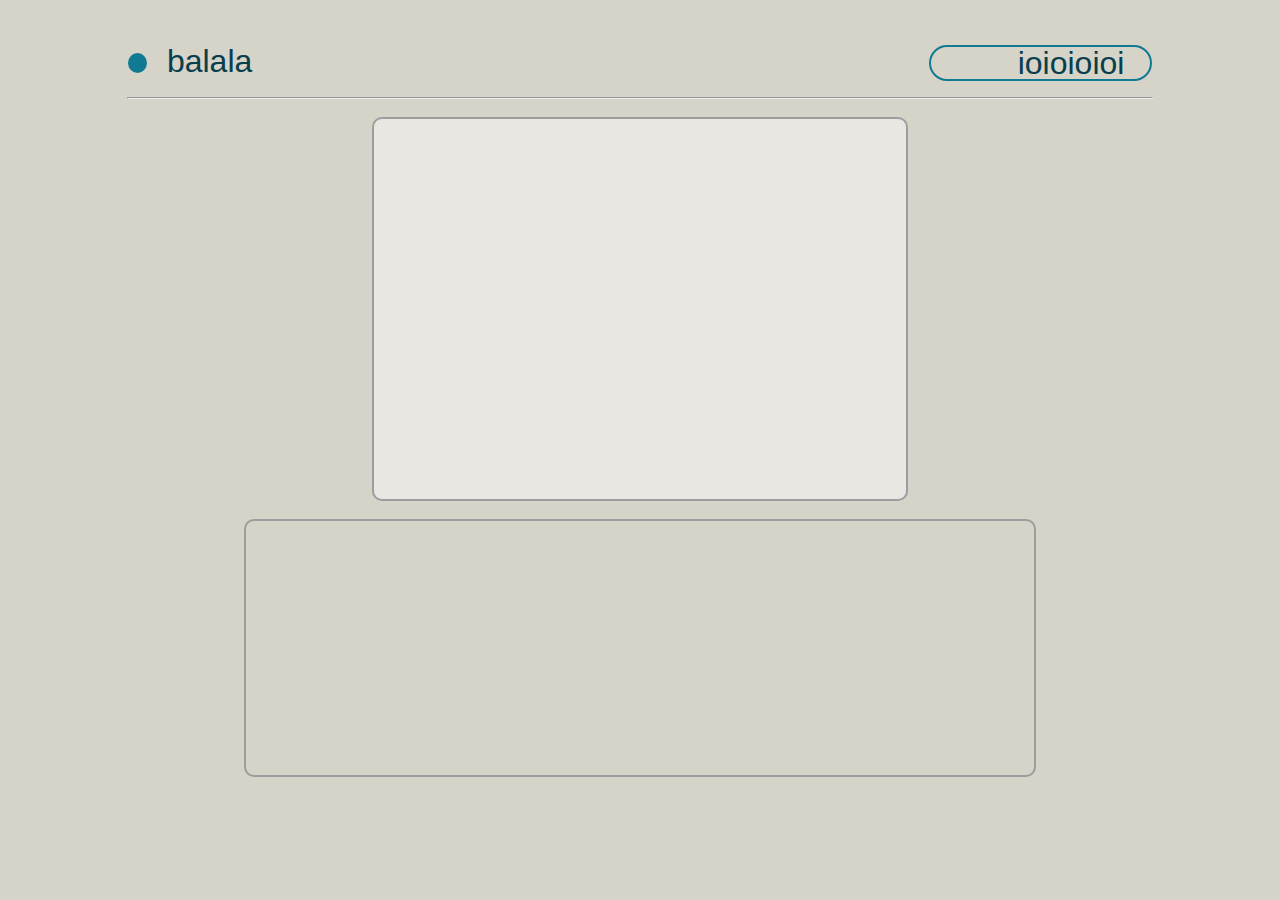
==== 0.html @ b4671798 "variants" ====
<!DOCTYPE html>
<html lang="en">

<head>
  <meta charset="utf-8">
  <meta name="viewport" content="width=device-width, initial-scale=1">
  <title>HTML5 Boilerplate</title>
  <link rel="stylesheet" href="data/reset.css">
  <link rel="stylesheet" href="data/styles.css">
</head>

<body>
  <div id="wrapper">
    <header>
      <div id="top">
        <nav id="top-nav">
          <a href="index.html" id="dot"></a>
          <p>balala</p>
          <p id="space"></p>
          <p id="textbox">ioioioioi</p>
        </nav>
        <hr>
        <div>
    </header>
    <main>
    <article>
      <img src="https://cdn.discordapp.com/attachments/594581200249684084/1178652732232564756/illust1.png" alt="">
    </article>
    <div id="boxes">
      <nav>
        <p id="texto"></p>
      </nav>
    </div>
    </main>
    <footer>
      <div id="waves"></div>
    </footer>
  </div>
</body>
<script src="data/app.js"></script>
<script>function pathA(){
  var v = 1;
  localStorage.setItem("v", v);
}
  </script>

</html>
---- data/styles.css ----
@font-face {
  font-family: titlefont;
  src: url('Womby-Regular.ttf');
}
:root {
  font-family: sans-serif;
  color: #093e4c;
  --col1: #117a93;
  --col2: #beee62;
  --col3: #f7743b;
  --bg: #d2ceb7;
}

body {
  font-size:200%;
  display: block;
  position: relative;
  background-color: var(--bg);
  background-color: #d6d3c9;
  background-image: url("https://cdn.discordapp.com/attachments/594581200249684084/1178651731958169620/bg.png");
  background-size:cover;
  background-position: center bottom;
  background-repeat: no-repeat;
  width: 100%;
  height: 100vh;
  margin: 0 auto;
  text-align: center;
}
#wrapper {
  width: 100%;
}/*
header {
  height: 50vh;
}*/

main {
  width: 100%;
  justify-content: center;
  margin: 0 auto;
}

article {
  min-width: 10%;
  max-width: 40%;
  height: 40vh;
  margin: 2vh auto;
  border-radius: 10px;
  border: 2px solid #9d9d9d;
  background-color: #ffffff75;
  min-height: 25px;
  padding: 10px;
  line-height: 100%;
}
img {
  height: 100%;
  width: auto;
}

h2 {
  position:relative;
  margin: 0 auto;
  width: 60%;
  text-align: center;
  line-height: 60%;
  font-size: 150%;
}
br {
  line-height: 100%;
}
strong {
  border: 1px #9d9d9d solid;
  border-radius: 10%;
  padding-left: 1%;
  padding-right: 1%;
}
#boxes {
  padding: 5% 0;
  margin: 0 auto;
  height: 26vh;
  width:60%;
  border-radius: 10px;
  border: 2px solid #9d9d9d;
  background-color: #ffffff00;
  padding: 10px;
} 

nav {
  box-sizing: border-box;
  display: flex;
  padding: auto;
  padding-left: 0;
  justify-content: space-evenly;
}

a, a:visited {
  text-decoration: none;
  text-decoration-color: #000;
  /*font-variant: small-caps;
  vertical-align: middle;*/
  display: inline-block;
  margin: auto;
  /*font-size: 200%;*/
}
.a {
  font-size: 100%;
  color: var(--col1);
  /* border: 2px solid var(--col1); */
}
.b {
  font-size: 100%;
  color: var(--col2);
  /* border: 2px solid var(--col2); */
}
.c {
  font-size: 100%;
  color: var(--col3);
  /* border: 2px solid var(--col3); */
}

#big {
  border-radius: 5vh;
  padding-left: 10px;
  padding-right: 10px;
}
#big:hover {
  border-radius: 10px;
  transition: 0.3s;
}
button, a {
  cursor: pointer;
  line-height: 25px;
  /* width:150px;
  height: 50px; */
  transition: 0.3s;
  padding: 0;
  background: transparent;
  border: none;
}
#selected {
  padding-left: 25px;
  width: 50%;
  margin: 0 auto;
}
#small {
  background-color: #d6d3c9;
  border: none;
  border-radius: 0px;
  height: 12px;
  margin-top: vh;
  line-height: 13px;
  font-size: 50%;
  align-content: start;
}
#progress-bar {
  color: #d6d3c9;
  background-color: #117a93;
  width: 10%;
  margin-left: 0;
}
#top {
  padding-top: 5vh;
}
#top-nav {
  justify-content: unset;
  width: 80%;
  margin: 0 auto;
}
hr {
  width: 80%;
}
 #dot {
  width: 20px;
  height:20px;
  background-color: #117a93;
  border-radius: 50%;
  border: none;
  margin-left: 0;
  margin-right: 20px;
 }
 #space {
  width: 70%;
 }
 #textbox {
  width: 20%;
  text-align: right;
  margin-left: 0;
  border: 2px #117a93 solid;
  border-radius: 20px;
  padding-right: 2vw;
 }

 h1 {
  position:relative;
  margin: 0 auto;
  width: 60%;
  text-align: center;
  padding-top: 10vh;
  padding-bottom: 10vh;
  font-size: 200%;
  font-style: bold;
  font-family: titlefont;
}
#start {
  width: 20vw;
  height: 10vh;
  line-height: 10vh;
  border-radius: 5vh;
}

footer {
  position: absolute;
  height: 100px;
  width: 100%;
  background-image: url("https://cdn.discordapp.com/attachments/594581200249684084/1176118038270050374/wave.png");
  background-repeat: repeat-x;
  margin-bottom: 0;
  bottom: 0;
}
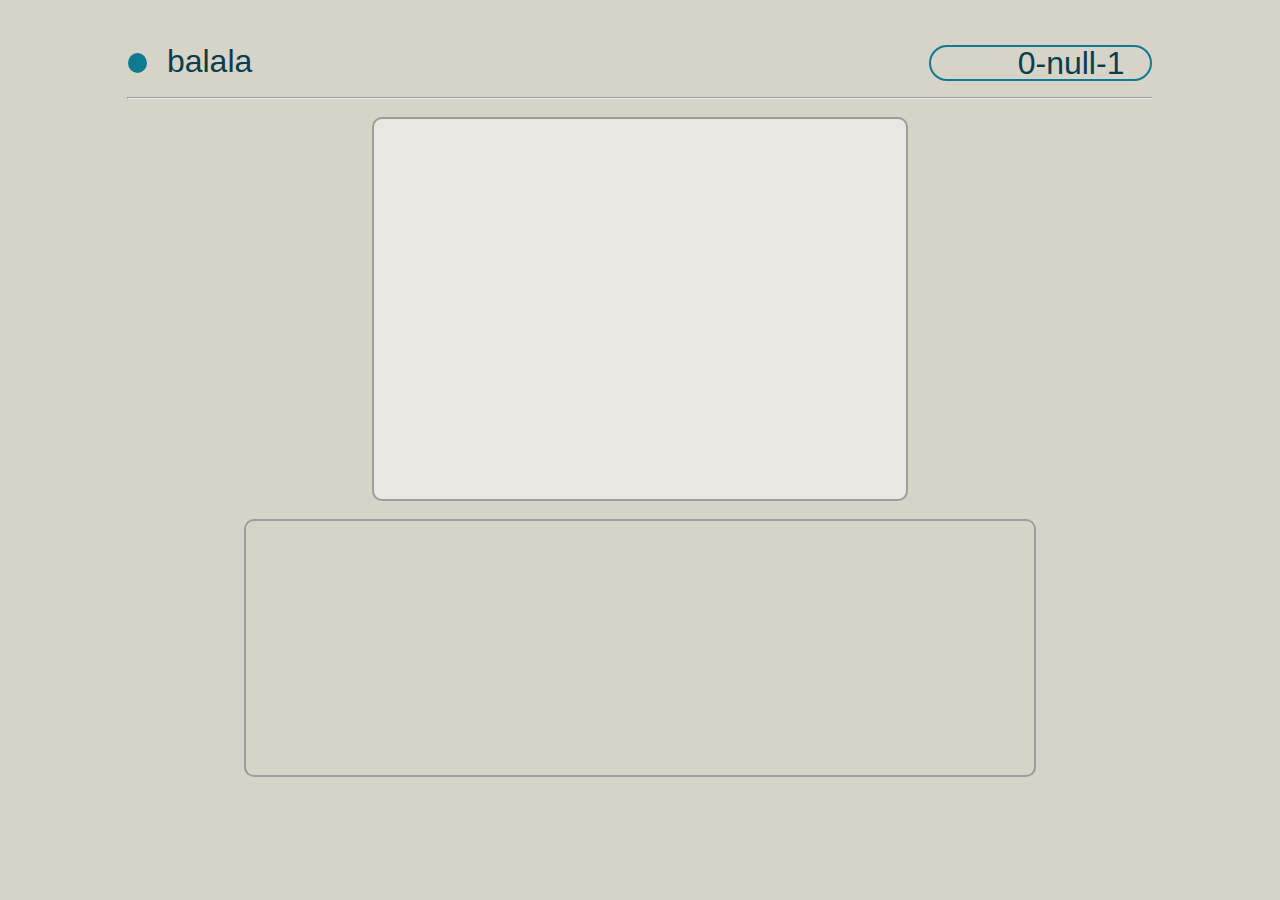
==== commit 9e43fc24: "added a lot of text" ====
--- a/0.html
+++ b/0.html
@@ -8,7 +8,6 @@
   <link rel="stylesheet" href="data/reset.css">
   <link rel="stylesheet" href="data/styles.css">
 </head>
-
 <body>
   <div id="wrapper">
     <header>
@@ -17,7 +16,7 @@
           <a href="index.html" id="dot"></a>
           <p>balala</p>
           <p id="space"></p>
-          <p id="textbox">ioioioioi</p>
+          <p id="textbox"></p>
         </nav>
         <hr>
         <div>
@@ -38,10 +37,5 @@
   </div>
 </body>
 <script src="data/app.js"></script>
-<script>function pathA(){
-  var v = 1;
-  localStorage.setItem("v", v);
-}
-  </script>
-
+<script src="data/buttons.js"></script>
 </html>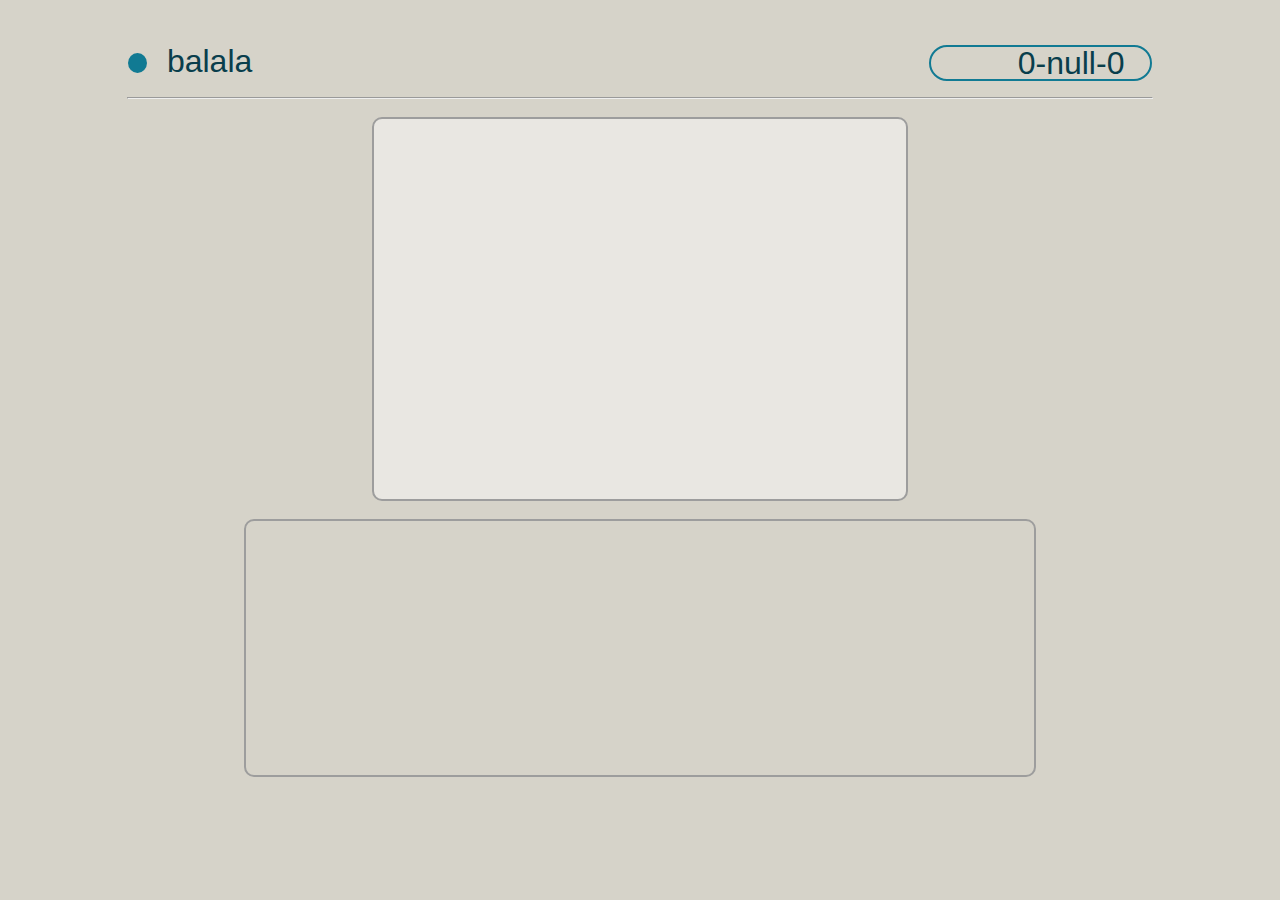
==== commit 809f45ac: "image support added + added all images (until 8)" ====
--- a/0.html
+++ b/0.html
@@ -22,8 +22,8 @@
         <div>
     </header>
     <main>
-    <article>
-      <img src="https://cdn.discordapp.com/attachments/594581200249684084/1178652732232564756/illust1.png" alt="">
+    <article id="illust">
+      <!-- <img src="https://cdn.discordapp.com/attachments/594581200249684084/1178652732232564756/illust1.png" alt=""> -->
     </article>
     <div id="boxes">
       <nav>
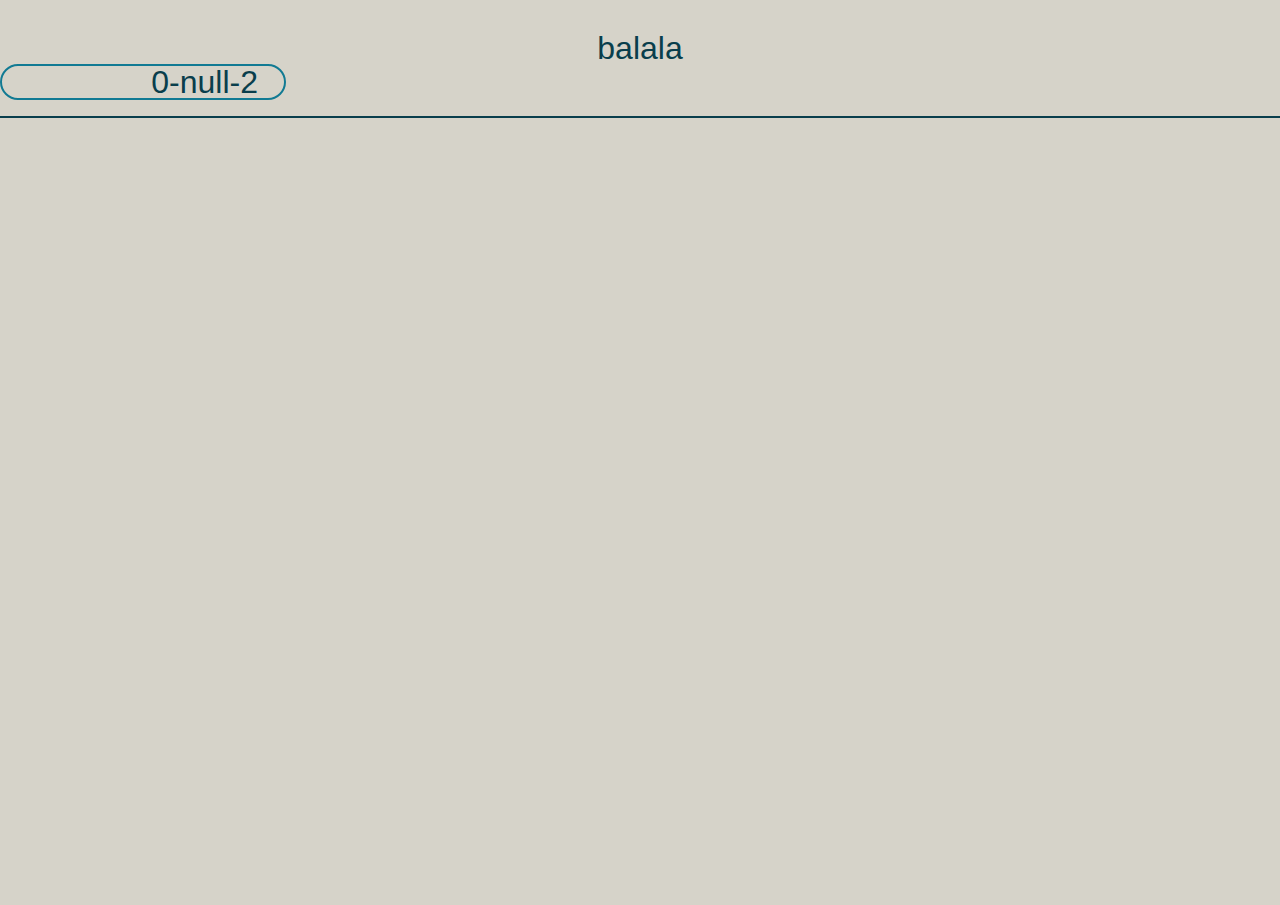
==== commit 840ceed2: "new layout" ====
--- a/0.html
+++ b/0.html
@@ -18,8 +18,9 @@
           <p id="space"></p>
           <p id="textbox"></p>
         </nav>
+        </div>
         <hr>
-        <div>
+        
     </header>
     <main>
     <article id="illust">
@@ -31,9 +32,6 @@
       </nav>
     </div>
     </main>
-    <footer>
-      <div id="waves"></div>
-    </footer>
   </div>
 </body>
 <script src="data/app.js"></script>
--- a/data/styles.css
+++ b/data/styles.css
@@ -2,118 +2,118 @@
   font-family: titlefont;
   src: url('Womby-Regular.ttf');
 }
+
 :root {
   font-family: sans-serif;
   color: #093e4c;
   --col1: #117a93;
-  --col2: #beee62;
+  --col2: #569c66;
   --col3: #f7743b;
   --bg: #d2ceb7;
 }
 
 body {
-  font-size:200%;
+  font-size: 200%;
   display: block;
   position: relative;
   background-color: var(--bg);
   background-color: #d6d3c9;
   background-image: url("https://cdn.discordapp.com/attachments/594581200249684084/1178651731958169620/bg.png");
-  background-size:cover;
+  background-size: cover;
   background-position: center bottom;
   background-repeat: no-repeat;
-  width: 100%;
+  width: 100vw;
   height: 100vh;
   margin: 0 auto;
   text-align: center;
-}
+  color: #093e4c;
+  overflow: hidden;
+}
+
 #wrapper {
   width: 100%;
-}/*
+  height: 100%;
+}
+
+
 header {
-  height: 50vh;
-}*/
+  height: 10vh;
+}
 
 main {
-  width: 100%;
-  justify-content: center;
-  margin: 0 auto;
+  position: relative;
+  height: 90vh;
+  width: 100vw;
+  margin: 0 auto;
+  margin-right: 0;
+  display: inline-flex;
 }
 
 article {
-  min-width: 10%;
-  max-width: 40%;
-  height: 40vh;
-  margin: 2vh auto;
-  border-radius: 10px;
-  border: 2px solid #9d9d9d;
-  background-color: #ffffff75;
-  min-height: 25px;
-  padding: 10px;
-  line-height: 100%;
-}
+  width: 50vw;
+  height: auto;
+}
+
 img {
-  height: 100%;
-  width: auto;
+  height: auto;
+  width: 50vw;
 }
 
 h2 {
-  position:relative;
+  position: relative;
   margin: 0 auto;
   width: 60%;
   text-align: center;
   line-height: 60%;
   font-size: 150%;
 }
+
 br {
   line-height: 100%;
 }
+
 strong {
   border: 1px #9d9d9d solid;
   border-radius: 10%;
   padding-left: 1%;
   padding-right: 1%;
 }
+
 #boxes {
-  padding: 5% 0;
-  margin: 0 auto;
-  height: 26vh;
-  width:60%;
-  border-radius: 10px;
-  border: 2px solid #9d9d9d;
-  background-color: #ffffff00;
-  padding: 10px;
-} 
+  display: flex;
+  flex: right;
+  width: 50%;
+  padding: 10% 5% 0 10%;
+  height: 50vh;
+}
 
 nav {
-  box-sizing: border-box;
-  display: flex;
-  padding: auto;
-  padding-left: 0;
-  justify-content: space-evenly;
-}
-
-a, a:visited {
+  margin: auto;
+}
+
+a,
+a:visited {
   text-decoration: none;
-  text-decoration-color: #000;
-  /*font-variant: small-caps;
-  vertical-align: middle;*/
-  display: inline-block;
-  margin: auto;
-  /*font-size: 200%;*/
-}
+}
+
 .a {
   font-size: 100%;
-  color: var(--col1);
+  background-color: var(--col1);
+  color: var(--bg);
   /* border: 2px solid var(--col1); */
 }
+
 .b {
   font-size: 100%;
-  color: var(--col2);
+  background-color: var(--col2);
+  color: var(--bg);
   /* border: 2px solid var(--col2); */
 }
+
 .c {
   font-size: 100%;
-  color: var(--col3);
+  background-color: var(--col3);
+  color: var(--bg);
   /* border: 2px solid var(--col3); */
 }
 
@@ -122,11 +122,14 @@
   padding-left: 10px;
   padding-right: 10px;
 }
+
 #big:hover {
   border-radius: 10px;
   transition: 0.3s;
 }
-button, a {
+
+button,
+a {
   cursor: pointer;
   line-height: 25px;
   /* width:150px;
@@ -136,11 +139,13 @@
   background: transparent;
   border: none;
 }
+
 #selected {
   padding-left: 25px;
   width: 50%;
   margin: 0 auto;
 }
+
 #small {
   background-color: #d6d3c9;
   border: none;
@@ -151,46 +156,51 @@
   font-size: 50%;
   align-content: start;
 }
+
 #progress-bar {
   color: #d6d3c9;
   background-color: #117a93;
   width: 10%;
   margin-left: 0;
 }
-#top {
-  padding-top: 5vh;
-}
+
 #top-nav {
   justify-content: unset;
-  width: 80%;
-  margin: 0 auto;
-}
+  width: 100%;
+  margin: 0 auto;
+}
+
 hr {
-  width: 80%;
-}
- #dot {
+  width: 100%;
+  color: #093e4c;
+  border: #093e4c 1px solid;
+}
+
+#dot {
   width: 20px;
-  height:20px;
+  height: 20px;
   background-color: #117a93;
   border-radius: 50%;
   border: none;
   margin-left: 0;
   margin-right: 20px;
- }
- #space {
+}
+
+#space {
   width: 70%;
- }
- #textbox {
+}
+
+#textbox {
   width: 20%;
   text-align: right;
   margin-left: 0;
   border: 2px #117a93 solid;
   border-radius: 20px;
   padding-right: 2vw;
- }
-
- h1 {
-  position:relative;
+}
+
+h1 {
+  position: relative;
   margin: 0 auto;
   width: 60%;
   text-align: center;
@@ -200,6 +210,7 @@
   font-style: bold;
   font-family: titlefont;
 }
+
 #start {
   width: 20vw;
   height: 10vh;
@@ -217,3 +228,9 @@
   bottom: 0;
 }
 
+#texto {
+  font-size: 75%;
+  line-height: auto;
+  background-color: #d2ceb7;
+  text-align: left;
+}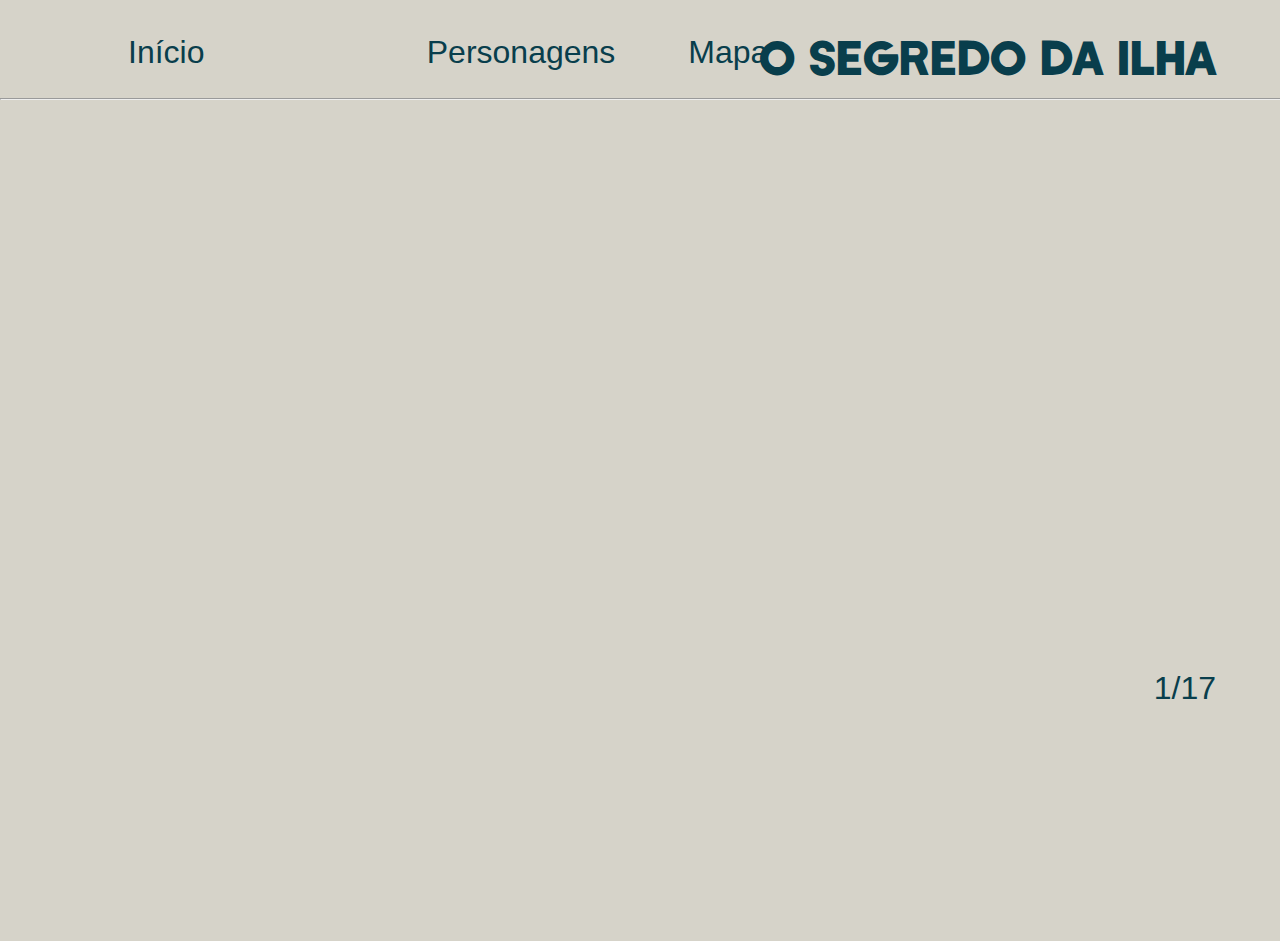
==== commit 503d3a0d: "added personagens" ====
--- a/0.html
+++ b/0.html
@@ -4,32 +4,31 @@
 <head>
   <meta charset="utf-8">
   <meta name="viewport" content="width=device-width, initial-scale=1">
-  <title>HTML5 Boilerplate</title>
+  <title>O Segredo da Ilha</title>
   <link rel="stylesheet" href="data/reset.css">
   <link rel="stylesheet" href="data/styles.css">
 </head>
 <body>
   <div id="wrapper">
     <header>
-      <div id="top">
         <nav id="top-nav">
-          <a href="index.html" id="dot"></a>
-          <p>balala</p>
-          <p id="space"></p>
-          <p id="textbox"></p>
+          <a href="index.html" id="dot">Início</a>
+          <a id="dot" style="color: transparent;">Início</a>
+          <a href="story/personagem.html" id="dot">Personagens</a>
+          <a href="story/mapa.html" id="dot">Mapa</a>
+          <h2>O segredo da Ilha</h2>
         </nav>
-        </div>
-        <hr>
-        
+
+        <hr>   
     </header>
     <main>
     <article id="illust">
-      <!-- <img src="https://cdn.discordapp.com/attachments/594581200249684084/1178652732232564756/illust1.png" alt=""> -->
     </article>
     <div id="boxes">
       <nav>
         <p id="texto"></p>
       </nav>
+      <p id="textbox"></p>
     </div>
     </main>
   </div>
--- a/data/styles.css
+++ b/data/styles.css
@@ -31,6 +31,7 @@
 }
 
 #wrapper {
+  z-index: 5;
   width: 100%;
   height: 100%;
 }
@@ -60,12 +61,13 @@
 }
 
 h2 {
-  position: relative;
-  margin: 0 auto;
-  width: 60%;
-  text-align: center;
-  line-height: 60%;
+  pointer-events: none;
+  position: relative;
+  margin: 0 5vw auto auto;
+  text-align: right;
   font-size: 150%;
+  font-family: titlefont;
+  margin-top: -4vh;
 }
 
 br {
@@ -91,14 +93,16 @@
   margin: auto;
 }
 
-a,
-a:visited {
-  text-decoration: none;
+#textbox {
+  display: flex;
+  text-align: right;
+  margin-bottom: 0;
+  margin-top: auto;
 }
 
 .a {
   font-size: 100%;
-  background-color: var(--col1);
+  background-color: var(--col3);
   color: var(--bg);
   /* border: 2px solid var(--col1); */
 }
@@ -112,7 +116,7 @@
 
 .c {
   font-size: 100%;
-  background-color: var(--col3);
+  background-color: var(--col1);
   color: var(--bg);
   /* border: 2px solid var(--col3); */
 }
@@ -165,57 +169,51 @@
 }
 
 #top-nav {
-  justify-content: unset;
-  width: 100%;
-  margin: 0 auto;
+  z-index: 999;
+  text-align: left;
+  margin-top: 4vh;
+  margin-left: 5vw;
 }
 
 hr {
   width: 100%;
   color: #093e4c;
-  border: #093e4c 1px solid;
+  margin-top: 2vh;
 }
 
 #dot {
-  width: 20px;
-  height: 20px;
-  background-color: #117a93;
-  border-radius: 50%;
-  border: none;
-  margin-left: 0;
-  margin-right: 20px;
+  height: 100%;
+  padding-top: 100%;
+  margin-left: 5vw;
 }
 
 #space {
   width: 70%;
 }
 
-#textbox {
-  width: 20%;
-  text-align: right;
-  margin-left: 0;
-  border: 2px #117a93 solid;
-  border-radius: 20px;
-  padding-right: 2vw;
-}
-
 h1 {
   position: relative;
   margin: 0 auto;
   width: 60%;
   text-align: center;
-  padding-top: 10vh;
+  padding-top: 20vh;
   padding-bottom: 10vh;
   font-size: 200%;
   font-style: bold;
   font-family: titlefont;
 }
-
+#start-btn {
+  width: 100vw;
+  position: absolute;
+  display: flex;
+  margin: 50vh auto;
+}
 #start {
   width: 20vw;
   height: 10vh;
   line-height: 10vh;
   border-radius: 5vh;
+  margin: 0 auto;
 }
 
 footer {
@@ -233,4 +231,9 @@
   line-height: auto;
   background-color: #d2ceb7;
   text-align: left;
+}
+
+a,a:visited {
+  text-decoration: none;
+  color: #093e4c;
 }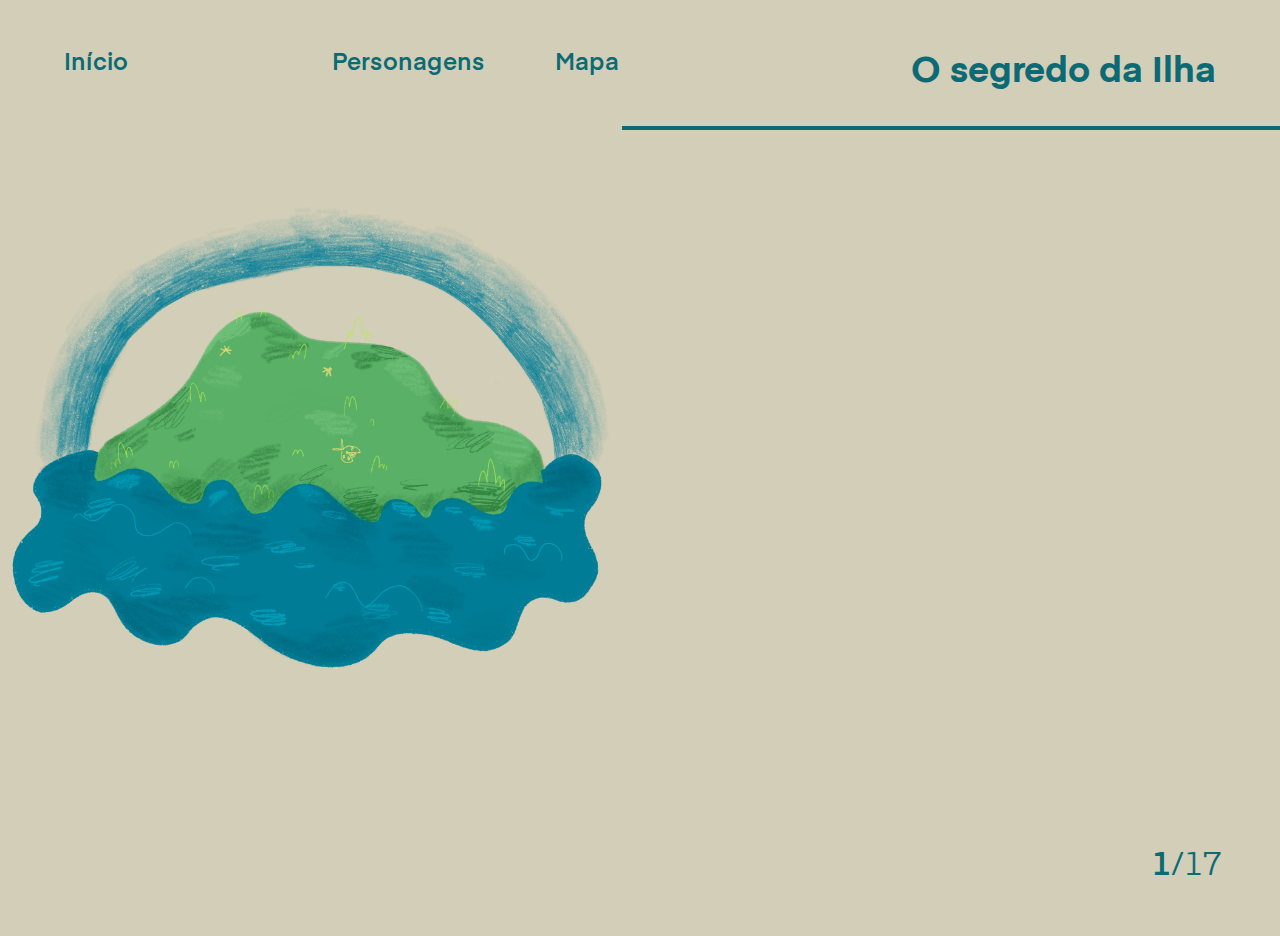
==== commit 962479d2: "cleanups" ====
--- a/0.html
+++ b/0.html
@@ -28,8 +28,9 @@
       <nav>
         <p id="texto"></p>
       </nav>
-      <p id="textbox"></p>
+      
     </div>
+    <p id="textbox"></p>
     </main>
   </div>
 </body>
--- a/data/styles.css
+++ b/data/styles.css
@@ -1,24 +1,38 @@
 @font-face {
   font-family: titlefont;
-  src: url('Womby-Regular.ttf');
+  src: url('Eina01-Bold.ttf');
+}
+
+@font-face {
+  font-family: bodyfont;
+  src: url('Eina01-Regular.ttf');
+}
+
+@font-face {
+  font-family: textfont;
+  src: url('Eina01-SemiBold.ttf');
 }
 
 :root {
   font-family: sans-serif;
-  color: #093e4c;
+  color: #0C6A74;
   --col1: #117a93;
   --col2: #569c66;
   --col3: #f7743b;
   --bg: #d2ceb7;
 }
 
+h1 {
+  color: var(--bg);
+}
+
 body {
+  font-family: bodyfont;
   font-size: 200%;
   display: block;
   position: relative;
   background-color: var(--bg);
-  background-color: #d6d3c9;
-  background-image: url("https://cdn.discordapp.com/attachments/594581200249684084/1178651731958169620/bg.png");
+  background-color: #d2ceb7;
   background-size: cover;
   background-position: center bottom;
   background-repeat: no-repeat;
@@ -26,19 +40,21 @@
   height: 100vh;
   margin: 0 auto;
   text-align: center;
-  color: #093e4c;
+  color: #0C6A74;
   overflow: hidden;
 }
 
 #wrapper {
-  z-index: 5;
   width: 100%;
   height: 100%;
 }
 
 
 header {
+  line-height: 200%;
+  font-size: 75%;
   height: 10vh;
+  /* border-bottom: #093e4c 4px solid; */
 }
 
 main {
@@ -52,12 +68,13 @@
 
 article {
   width: 50vw;
+  z-index: 9;
+}
+
+img {
+  background-color: var(--bg);
+  width: 108%;
   height: auto;
-}
-
-img {
-  height: auto;
-  width: 50vw;
 }
 
 h2 {
@@ -75,18 +92,16 @@
 }
 
 strong {
-  border: 1px #9d9d9d solid;
-  border-radius: 10%;
-  padding-left: 1%;
-  padding-right: 1%;
+  font-family: textfont;
 }
 
 #boxes {
+  border-top: #0C6A74 4px solid;
   display: flex;
   flex: right;
   width: 50%;
-  padding: 10% 5% 0 10%;
-  height: 50vh;
+  padding: 5% 5% 5%;
+  height: auto;
 }
 
 nav {
@@ -94,30 +109,37 @@
 }
 
 #textbox {
-  display: flex;
   text-align: right;
   margin-bottom: 0;
-  margin-top: auto;
+  margin-top: 80vh;
+  margin-left: 90vw;
+  position: absolute;
+}
+
+a,
+a:visited {
+  text-decoration: none;
+  color: #0C6A74;
 }
 
 .a {
   font-size: 100%;
   background-color: var(--col3);
-  color: var(--bg);
+  color: var(--bg) !important;
   /* border: 2px solid var(--col1); */
 }
 
 .b {
   font-size: 100%;
   background-color: var(--col2);
-  color: var(--bg);
+  color: var(--bg) !important;
   /* border: 2px solid var(--col2); */
 }
 
 .c {
   font-size: 100%;
   background-color: var(--col1);
-  color: var(--bg);
+  color: var(--bg) !important;
   /* border: 2px solid var(--col3); */
 }
 
@@ -161,24 +183,16 @@
   align-content: start;
 }
 
-#progress-bar {
-  color: #d6d3c9;
-  background-color: #117a93;
-  width: 10%;
-  margin-left: 0;
-}
-
 #top-nav {
-  z-index: 999;
+  font-family: textfont;
   text-align: left;
   margin-top: 4vh;
-  margin-left: 5vw;
 }
 
 hr {
+  display: none;
   width: 100%;
   color: #093e4c;
-  margin-top: 2vh;
 }
 
 #dot {
@@ -202,38 +216,32 @@
   font-style: bold;
   font-family: titlefont;
 }
+
 #start-btn {
   width: 100vw;
+  font-family: textfont;
   position: absolute;
   display: flex;
   margin: 50vh auto;
 }
+
 #start {
+  color: var(--bg);
+  margin: 0 auto;
+}
+
+#start-nav {
+  line-height: 10vh;
+  border-radius: 50%;
   width: 20vw;
   height: 10vh;
-  line-height: 10vh;
-  border-radius: 5vh;
-  margin: 0 auto;
-}
-
-footer {
-  position: absolute;
-  height: 100px;
-  width: 100%;
-  background-image: url("https://cdn.discordapp.com/attachments/594581200249684084/1176118038270050374/wave.png");
-  background-repeat: repeat-x;
-  margin-bottom: 0;
-  bottom: 0;
+  border: var(--bg) 4px solid;
 }
 
 #texto {
+  font-family: textfont;
   font-size: 75%;
-  line-height: auto;
+  line-height: 2rem;
   background-color: #d2ceb7;
   text-align: left;
-}
-
-a,a:visited {
-  text-decoration: none;
-  color: #093e4c;
 }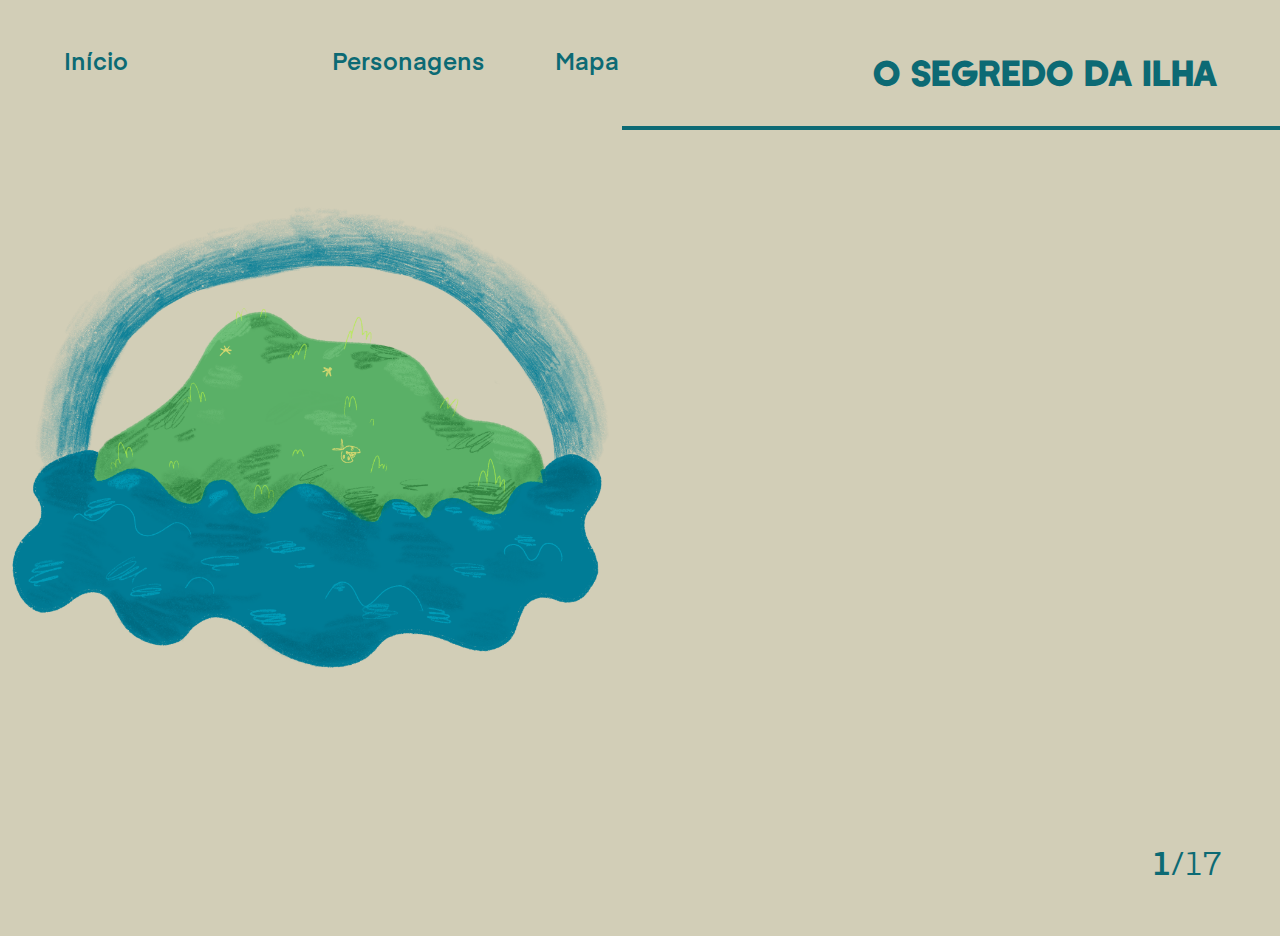
==== commit 7be5d18a: "capa" ====
--- a/0.html
+++ b/0.html
@@ -4,7 +4,7 @@
 <head>
   <meta charset="utf-8">
   <meta name="viewport" content="width=device-width, initial-scale=1">
-  <title>O Segredo da Ilha</title>
+  <title>O Segredo da ilha</title>
   <link rel="stylesheet" href="data/reset.css">
   <link rel="stylesheet" href="data/styles.css">
 </head>
@@ -16,7 +16,7 @@
           <a id="dot" style="color: transparent;">Início</a>
           <a href="story/personagem.html" id="dot">Personagens</a>
           <a href="story/mapa.html" id="dot">Mapa</a>
-          <h2>O segredo da Ilha</h2>
+          <h2>O segredo da ilha</h2>
         </nav>
 
         <hr>   
--- a/data/styles.css
+++ b/data/styles.css
@@ -12,7 +12,10 @@
   font-family: textfont;
   src: url('Eina01-SemiBold.ttf');
 }
-
+@font-face {
+  font-family: h1;
+  src: url('Womby-Regular.ttf');
+}
 :root {
   font-family: sans-serif;
   color: #0C6A74;
@@ -23,6 +26,7 @@
 }
 
 h1 {
+  font-family: h1;
   color: var(--bg);
 }
 
@@ -83,7 +87,7 @@
   margin: 0 5vw auto auto;
   text-align: right;
   font-size: 150%;
-  font-family: titlefont;
+  font-family: h1;
   margin-top: -4vh;
 }
 
@@ -177,7 +181,6 @@
   border: none;
   border-radius: 0px;
   height: 12px;
-  margin-top: vh;
   line-height: 13px;
   font-size: 50%;
   align-content: start;
